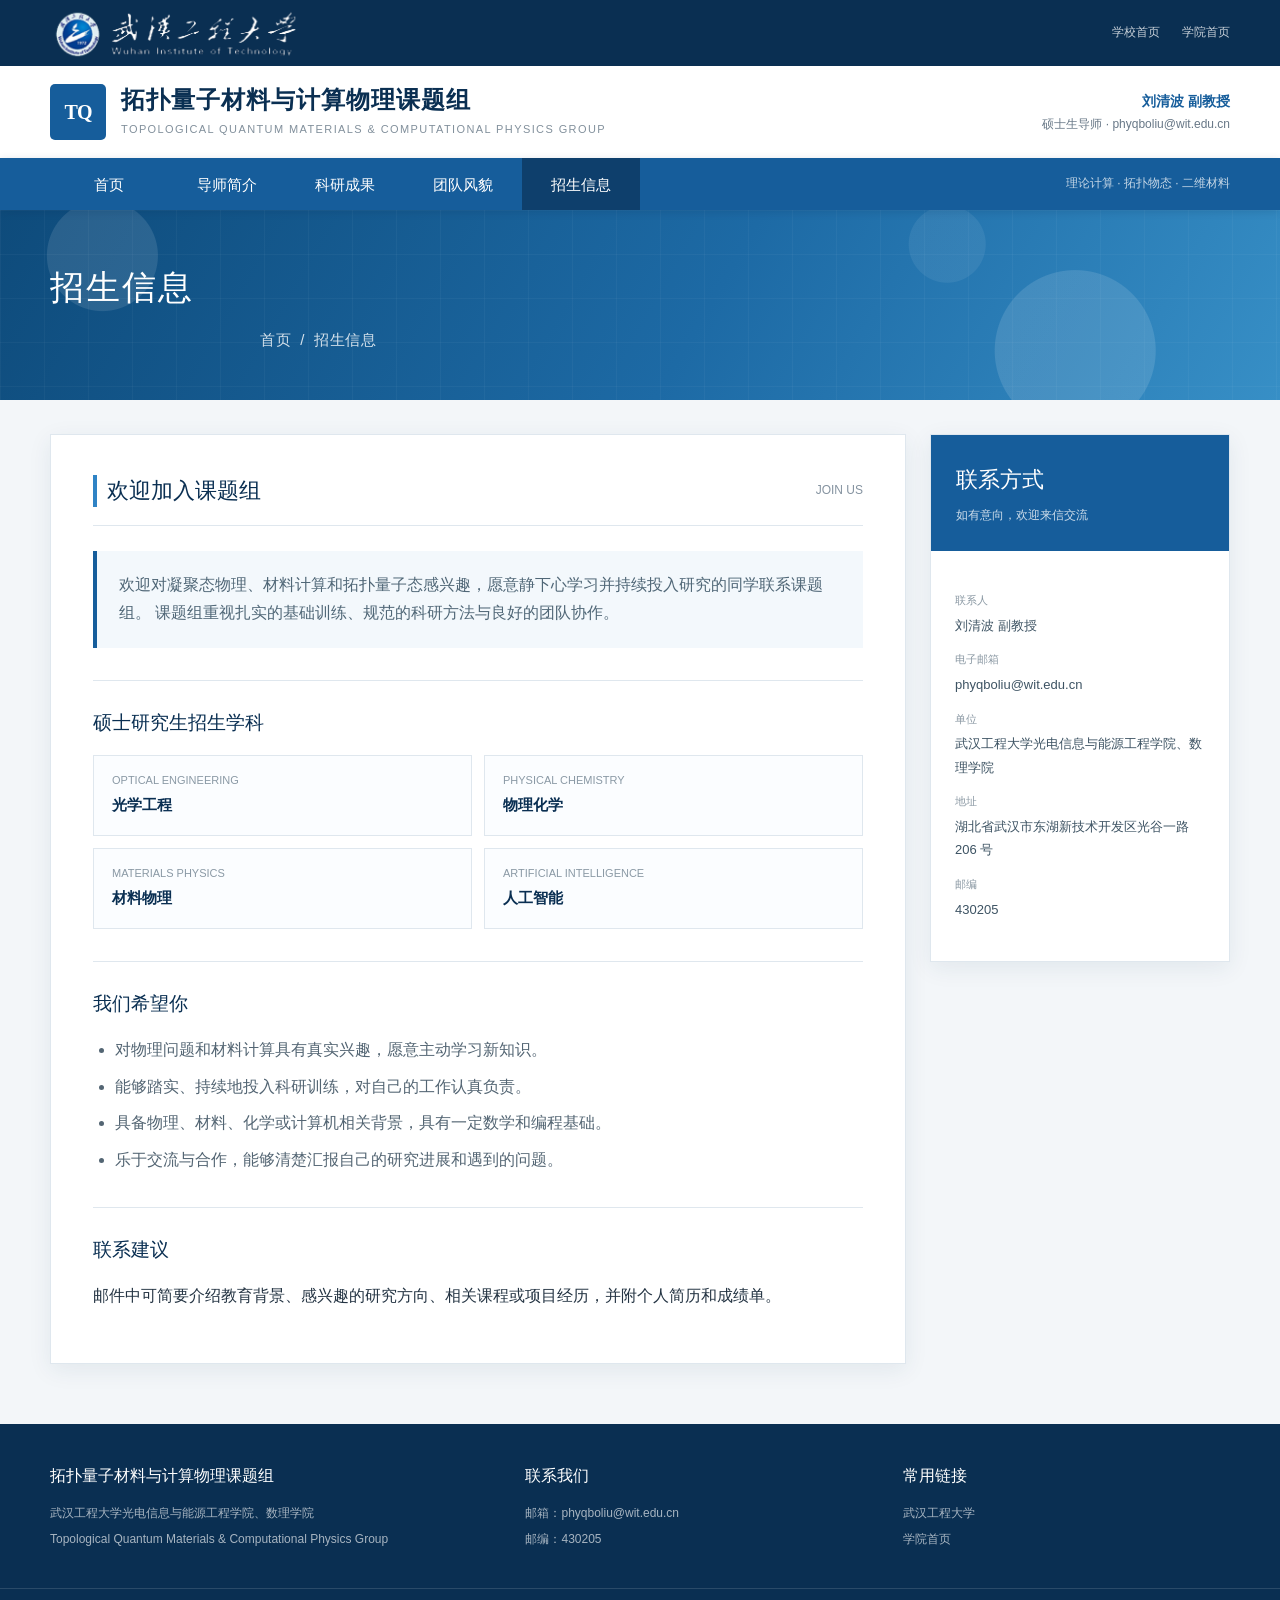
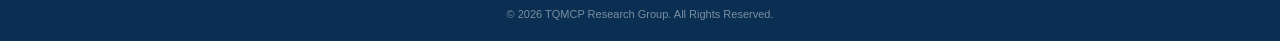
==== admissions.html @ a0292009 "first" ====
<!doctype html>
<html lang="zh-CN">
  <head>
    <meta charset="UTF-8" />
    <meta name="viewport" content="width=device-width, initial-scale=1.0" />
    <meta name="description" content="拓扑量子材料与计算物理课题组招生信息" />
    <title>招生信息 - 拓扑量子材料与计算物理课题组</title>
    <link rel="icon" href="assets/favicon.svg" type="image/svg+xml" />
    <link rel="stylesheet" href="styles.css" />
  </head>
  <body>
    <div class="topbar"><div class="container"><a class="school-wordmark" href="https://www.wit.edu.cn/" target="_blank" rel="noreferrer"><img src="assets/wit-wordmark-transparent.png" alt="武汉工程大学 Wuhan Institute of Technology" /></a><div class="topbar-links"><a href="https://www.wit.edu.cn/" target="_blank" rel="noreferrer">学校首页</a><a href="https://ss.wit.edu.cn/" target="_blank" rel="noreferrer">学院首页</a></div></div></div>
    <header class="site-header">
      <div class="header-main container"><a class="brand" href="index.html"><span class="brand-mark">TQ</span><span class="brand-text"><strong>拓扑量子材料与计算物理课题组</strong><span>Topological Quantum Materials & Computational Physics Group</span></span></a><div class="header-contact"><strong>刘清波 副教授</strong><span>硕士生导师 · phyqboliu@wit.edu.cn</span></div></div>
      <div class="navbar"><div class="nav-inner container"><button class="menu-toggle" type="button" aria-expanded="false" aria-label="打开导航菜单"><span></span><span></span><span></span></button><nav class="main-nav" aria-label="主导航"><a href="index.html">首页</a><a href="members.html">导师简介</a><a href="research.html">科研成果</a><a href="moments.html">团队风貌</a><a class="active" href="admissions.html">招生信息</a></nav><span class="nav-note">理论计算 · 拓扑物态 · 二维材料</span></div></div>
    </header>

    <main>
      <section class="hero-banner subpage-banner"><div class="hero-content container"><h1>招生信息</h1><p class="breadcrumb"><a href="index.html">首页</a> &nbsp;/&nbsp; 招生信息</p></div></section>
      <div class="page-body">
        <div class="admission-layout container">
          <section class="content-card full-card">
            <div class="section-title"><h2>欢迎加入课题组</h2><span>JOIN US</span></div>
            <div class="admission-lead">
              欢迎对凝聚态物理、材料计算和拓扑量子态感兴趣，愿意静下心学习并持续投入研究的同学联系课题组。
              课题组重视扎实的基础训练、规范的科研方法与良好的团队协作。
            </div>

            <div class="detail-section">
              <h3>硕士研究生招生学科</h3>
              <div class="discipline-list">
                <div><span>OPTICAL ENGINEERING</span><strong>光学工程</strong></div>
                <div><span>PHYSICAL CHEMISTRY</span><strong>物理化学</strong></div>
                <div><span>MATERIALS PHYSICS</span><strong>材料物理</strong></div>
                <div><span>ARTIFICIAL INTELLIGENCE</span><strong>人工智能</strong></div>
              </div>
            </div>

            <div class="detail-section">
              <h3>我们希望你</h3>
              <ul class="requirement-list">
                <li>对物理问题和材料计算具有真实兴趣，愿意主动学习新知识。</li>
                <li>能够踏实、持续地投入科研训练，对自己的工作认真负责。</li>
                <li>具备物理、材料、化学或计算机相关背景，具有一定数学和编程基础。</li>
                <li>乐于交流与合作，能够清楚汇报自己的研究进展和遇到的问题。</li>
              </ul>
            </div>

            <div class="detail-section">
              <h3>联系建议</h3>
              <p>邮件中可简要介绍教育背景、感兴趣的研究方向、相关课程或项目经历，并附个人简历和成绩单。</p>
            </div>
          </section>

          <aside class="content-card contact-panel">
            <div class="contact-panel-head"><h2>联系方式</h2><p>如有意向，欢迎来信交流</p></div>
            <div class="contact-panel-body">
              <dl>
                <dt>联系人</dt><dd>刘清波 副教授</dd>
                <dt>电子邮箱</dt><dd><a href="mailto:phyqboliu@wit.edu.cn">phyqboliu@wit.edu.cn</a></dd>
                <dt>单位</dt><dd>武汉工程大学光电信息与能源工程学院、数理学院</dd>
                <dt>地址</dt><dd>湖北省武汉市东湖新技术开发区光谷一路 206 号</dd>
                <dt>邮编</dt><dd>430205</dd>
              </dl>
            </div>
          </aside>
        </div>
      </div>
    </main>

    <footer class="site-footer"><div class="footer-grid container"><div><h3>拓扑量子材料与计算物理课题组</h3><p>武汉工程大学光电信息与能源工程学院、数理学院</p><p>Topological Quantum Materials & Computational Physics Group</p></div><div><h3>联系我们</h3><p>邮箱：phyqboliu@wit.edu.cn</p><p>邮编：430205</p></div><div><h3>常用链接</h3><a href="https://www.wit.edu.cn/" target="_blank" rel="noreferrer">武汉工程大学</a><a href="https://ss.wit.edu.cn/" target="_blank" rel="noreferrer">学院首页</a></div></div><div class="footer-bottom"><p>© <span data-year></span> TQMCP Research Group. All Rights Reserved.</p></div></footer>
    <script src="site.js"></script>
  </body>
</html>
---- styles.css ----
:root {
  --blue: #165d9b;
  --blue-dark: #0e3f6c;
  --blue-deep: #0a2f52;
  --blue-light: #eaf3fb;
  --accent: #2f83c5;
  --text: #243443;
  --muted: #687887;
  --line: #dfe7ee;
  --bg: #f3f6f9;
  --white: #ffffff;
  --max-width: 1180px;
  --shadow: 0 6px 22px rgba(24, 62, 93, 0.08);
}

* {
  box-sizing: border-box;
}

html {
  scroll-behavior: smooth;
}

body {
  min-width: 320px;
  margin: 0;
  background: var(--bg);
  color: var(--text);
  font-family: "Microsoft YaHei", "PingFang SC", "Noto Sans CJK SC", Arial, sans-serif;
  font-size: 16px;
  line-height: 1.8;
}

a {
  color: inherit;
  text-decoration: none;
}

img {
  display: block;
  max-width: 100%;
}

h1,
h2,
h3,
p {
  margin-top: 0;
}

button {
  font: inherit;
}

.container {
  width: min(var(--max-width), calc(100% - 40px));
  margin: 0 auto;
}

.topbar {
  height: 66px;
  background: var(--blue-deep);
  color: rgba(255, 255, 255, 0.76);
  font-size: 12px;
}

.topbar .container {
  height: 100%;
  display: flex;
  align-items: center;
  justify-content: space-between;
}

.topbar-links {
  display: flex;
  gap: 22px;
}

.school-wordmark {
  display: flex;
  height: 100%;
  align-items: center;
}

.school-wordmark img {
  width: auto;
  height: 56px;
}

.topbar a:hover {
  color: #fff;
}

.site-header {
  background: #fff;
}

.header-main {
  min-height: 92px;
  display: flex;
  align-items: center;
  justify-content: space-between;
  gap: 28px;
}

.brand {
  display: flex;
  align-items: center;
  gap: 15px;
}

.brand-mark {
  width: 56px;
  height: 56px;
  display: grid;
  flex: 0 0 56px;
  place-items: center;
  border-radius: 5px;
  background: var(--blue);
  color: #fff;
  font-family: Georgia, serif;
  font-size: 20px;
  font-weight: 700;
  letter-spacing: -1px;
}

.brand-text strong {
  display: block;
  color: var(--blue-deep);
  font-family: "SimSun", "Songti SC", serif;
  font-size: 24px;
  line-height: 1.35;
  letter-spacing: 1px;
}

.brand-text span {
  display: block;
  margin-top: 3px;
  color: #82909c;
  font-size: 11px;
  letter-spacing: 1.4px;
  text-transform: uppercase;
}

.header-contact {
  color: var(--muted);
  font-size: 12px;
  text-align: right;
}

.header-contact strong {
  display: block;
  color: var(--blue);
  font-size: 14px;
}

.navbar {
  position: relative;
  z-index: 20;
  background: var(--blue);
  box-shadow: 0 2px 8px rgba(5, 42, 74, 0.16);
}

.nav-inner {
  min-height: 52px;
  display: flex;
  align-items: stretch;
  justify-content: space-between;
}

.main-nav {
  display: flex;
  align-items: stretch;
}

.main-nav a {
  min-width: 118px;
  display: flex;
  align-items: center;
  justify-content: center;
  padding: 0 20px;
  color: #fff;
  font-size: 15px;
  font-weight: 500;
  transition: background-color 0.15s ease;
}

.main-nav a:hover,
.main-nav a.active {
  background: var(--blue-dark);
}

.nav-note {
  display: flex;
  align-items: center;
  color: rgba(255, 255, 255, 0.75);
  font-size: 12px;
}

.menu-toggle {
  display: none;
  width: 42px;
  height: 42px;
  margin: 5px 0;
  padding: 0;
  border: 1px solid rgba(255, 255, 255, 0.4);
  border-radius: 4px;
  background: transparent;
  color: #fff;
  cursor: pointer;
}

.menu-toggle span {
  width: 19px;
  height: 2px;
  display: block;
  margin: 4px auto;
  background: currentColor;
}

.hero-banner {
  position: relative;
  min-height: 300px;
  display: flex;
  align-items: center;
  overflow: hidden;
  background:
    radial-gradient(circle at 8% 24%, rgba(255,255,255,.11) 0 55px, transparent 56px),
    radial-gradient(circle at 84% 74%, rgba(255,255,255,.12) 0 80px, transparent 81px),
    radial-gradient(circle at 74% 18%, rgba(255,255,255,.07) 0 38px, transparent 39px),
    linear-gradient(120deg, #0e4b7b 0%, #1d6aa5 55%, #378fc6 100%);
  color: #fff;
}

.hero-banner::after {
  position: absolute;
  inset: 0;
  content: "";
  background-image:
    linear-gradient(rgba(255,255,255,.035) 1px, transparent 1px),
    linear-gradient(90deg, rgba(255,255,255,.035) 1px, transparent 1px);
  background-size: 44px 44px;
}

.hero-content {
  position: relative;
  z-index: 1;
  padding: 55px 0;
  text-align: center;
}

.hero-content .hero-label {
  display: inline-block;
  margin-bottom: 12px;
  padding: 4px 12px;
  border: 1px solid rgba(255,255,255,.4);
  border-radius: 2px;
  color: rgba(255,255,255,.86);
  font-size: 11px;
  letter-spacing: 2px;
}

.hero-content h1 {
  margin-bottom: 14px;
  font-family: "STKaiti", "KaiTi", "SimSun", serif;
  font-size: clamp(34px, 5vw, 52px);
  font-weight: 500;
  letter-spacing: 4px;
}

.hero-content p {
  max-width: 760px;
  margin: 0 auto;
  color: rgba(255,255,255,.82);
  font-size: 15px;
  letter-spacing: .5px;
}

.subpage-banner {
  min-height: 190px;
}

.subpage-banner .hero-content {
  padding: 38px 0;
  text-align: left;
}

.subpage-banner .hero-content h1 {
  margin-bottom: 8px;
  font-family: "Microsoft YaHei", sans-serif;
  font-size: 34px;
  font-weight: 500;
  letter-spacing: 2px;
}

.breadcrumb {
  color: rgba(255,255,255,.7);
  font-size: 12px;
}

.page-body {
  padding: 34px 0 60px;
}

.page-layout {
  display: grid;
  grid-template-columns: minmax(0, 1fr) 300px;
  gap: 24px;
  align-items: start;
}

.main-column,
.side-column {
  display: grid;
  gap: 24px;
}

.content-card,
.side-card {
  border: 1px solid var(--line);
  background: #fff;
  box-shadow: var(--shadow);
}

.content-card {
  padding: 32px 36px;
}

.side-card {
  padding: 24px;
}

.section-title {
  display: flex;
  align-items: center;
  justify-content: space-between;
  gap: 20px;
  margin-bottom: 25px;
  padding-bottom: 14px;
  border-bottom: 1px solid var(--line);
}

.section-title h2 {
  position: relative;
  margin: 0;
  padding-left: 14px;
  color: var(--blue-deep);
  font-size: 22px;
  font-weight: 500;
}

.section-title h2::before {
  position: absolute;
  top: 4px;
  bottom: 4px;
  left: 0;
  width: 4px;
  content: "";
  background: var(--accent);
}

.section-title span,
.more-link {
  color: #8593a0;
  font-size: 12px;
}

.more-link:hover {
  color: var(--blue);
}

.group-intro {
  display: grid;
  grid-template-columns: 190px minmax(0, 1fr);
  gap: 28px;
  align-items: start;
}

.teacher-photo {
  position: relative;
  overflow: hidden;
  width: 100%;
  aspect-ratio: .745;
  border: 7px solid #f2f5f7;
  background: #e8ecef;
}

.teacher-photo img {
  position: absolute;
  top: -38%;
  left: -298%;
  width: 481%;
  max-width: none;
}

.intro-text h3 {
  margin-bottom: 7px;
  color: var(--blue-deep);
  font-size: 24px;
  font-weight: 500;
}

.intro-text .role {
  margin-bottom: 14px;
  color: var(--blue);
  font-size: 14px;
}

.intro-text p {
  margin-bottom: 12px;
  color: #516271;
  text-align: justify;
}

.plain-button {
  min-height: 38px;
  display: inline-flex;
  align-items: center;
  justify-content: center;
  padding: 0 18px;
  border: 1px solid var(--blue);
  border-radius: 3px;
  background: var(--blue);
  color: #fff;
  font-size: 13px;
}

.plain-button:hover {
  background: var(--blue-dark);
}

.direction-grid {
  display: grid;
  grid-template-columns: repeat(3, 1fr);
  gap: 18px;
}

.direction-item {
  padding: 22px 20px;
  border: 1px solid var(--line);
  border-top: 3px solid var(--accent);
  background: #fbfdff;
}

.direction-icon {
  width: 42px;
  height: 42px;
  display: grid;
  margin-bottom: 16px;
  place-items: center;
  border-radius: 50%;
  background: var(--blue-light);
  color: var(--blue);
  font-family: Georgia, serif;
  font-size: 18px;
  font-weight: 700;
}

.direction-item h3 {
  margin-bottom: 8px;
  color: var(--blue-deep);
  font-size: 17px;
  font-weight: 500;
}

.direction-item p {
  margin: 0;
  color: var(--muted);
  font-size: 13px;
}

.news-list,
.quick-list,
.project-list,
.publication-list {
  margin: 0;
  padding: 0;
  list-style: none;
}

.news-list li {
  display: grid;
  grid-template-columns: 78px minmax(0, 1fr);
  gap: 16px;
  padding: 15px 0;
  border-bottom: 1px dashed var(--line);
}

.news-list li:last-child {
  border-bottom: 0;
}

.news-date {
  color: var(--blue);
  font-size: 12px;
  font-weight: 600;
}

.news-list a {
  color: #3c4e5e;
  font-size: 14px;
}

.news-list a:hover {
  color: var(--blue);
}

.profile-card {
  padding-top: 0;
  overflow: hidden;
}

.profile-card-header {
  margin: 0 -24px 20px;
  padding: 18px 24px;
  background: var(--blue);
  color: #fff;
  text-align: center;
}

.profile-card .teacher-photo {
  width: 116px;
  margin: 0 auto 16px;
  border-width: 4px;
  border-radius: 50%;
}

.profile-card h3 {
  margin-bottom: 3px;
  color: var(--blue-deep);
  font-size: 20px;
  font-weight: 500;
  text-align: center;
}

.profile-card .profile-role {
  margin-bottom: 16px;
  color: var(--muted);
  font-size: 12px;
  text-align: center;
}

.profile-meta {
  padding-top: 15px;
  border-top: 1px solid var(--line);
  color: var(--muted);
  font-size: 12px;
  overflow-wrap: anywhere;
}

.profile-meta p {
  margin-bottom: 7px;
}

.side-card-title {
  margin: -2px 0 14px;
  padding-bottom: 10px;
  border-bottom: 1px solid var(--line);
  color: var(--blue-deep);
  font-size: 17px;
  font-weight: 500;
}

.quick-list li {
  border-bottom: 1px dashed var(--line);
}

.quick-list li:last-child {
  border-bottom: 0;
}

.quick-list a {
  display: flex;
  align-items: center;
  justify-content: space-between;
  padding: 10px 2px;
  color: #566776;
  font-size: 13px;
}

.quick-list a::after {
  content: "›";
  color: var(--accent);
  font-size: 18px;
}

.quick-list a:hover {
  color: var(--blue);
}

.admission-box {
  border: 0;
  background: var(--blue-light);
}

.admission-box h3 {
  margin-bottom: 10px;
  color: var(--blue-deep);
  font-size: 18px;
}

.admission-box p {
  color: #5f7485;
  font-size: 13px;
}

.admission-box .plain-button {
  width: 100%;
}

.full-card {
  padding: 36px 42px;
}

.profile-detail {
  display: grid;
  grid-template-columns: 230px minmax(0, 1fr);
  gap: 38px;
  align-items: start;
}

.profile-detail .photo-caption {
  margin-top: 10px;
  color: var(--muted);
  font-size: 12px;
  text-align: center;
}

.profile-summary h2 {
  margin-bottom: 5px;
  color: var(--blue-deep);
  font-size: 30px;
  font-weight: 500;
}

.profile-summary .role {
  margin-bottom: 18px;
  color: var(--blue);
}

.tag-row {
  display: flex;
  flex-wrap: wrap;
  gap: 8px;
  margin: 18px 0 0;
}

.tag-row span {
  padding: 5px 11px;
  border: 1px solid #cfe0ed;
  border-radius: 2px;
  background: #f4f9fd;
  color: #4b6f8b;
  font-size: 12px;
}

.detail-section {
  margin-top: 32px;
  padding-top: 25px;
  border-top: 1px solid var(--line);
}

.detail-section h3 {
  margin-bottom: 15px;
  color: var(--blue-deep);
  font-size: 19px;
  font-weight: 500;
}

.timeline-list {
  margin: 0;
  padding: 0;
  list-style: none;
}

.timeline-list li {
  display: grid;
  grid-template-columns: 150px minmax(0, 1fr);
  gap: 22px;
  padding: 10px 0;
  border-bottom: 1px dashed var(--line);
  color: #586a78;
  font-size: 14px;
}

.timeline-list time {
  color: var(--blue);
  font-weight: 500;
}

.student-grid {
  display: grid;
  grid-template-columns: repeat(3, 1fr);
  gap: 18px;
}

.student-card {
  padding: 24px;
  border: 1px solid var(--line);
  background: #fbfcfd;
  text-align: center;
}

.student-avatar {
  width: 76px;
  height: 76px;
  display: grid;
  margin: 0 auto 13px;
  place-items: center;
  border-radius: 50%;
  background: #e5edf3;
  color: #90a1ad;
  font-size: 13px;
}

.student-card h3 {
  margin-bottom: 4px;
  font-size: 16px;
  font-weight: 500;
}

.student-card p {
  margin: 0;
  color: var(--muted);
  font-size: 12px;
}

.publication-year {
  margin: 28px 0 8px;
  color: var(--blue);
  font-size: 20px;
  font-weight: 500;
}

.publication-year:first-child {
  margin-top: 0;
}

.publication-list {
  counter-reset: publications;
}

.publication-list li {
  position: relative;
  padding: 15px 0 15px 38px;
  border-bottom: 1px dashed var(--line);
  color: #3c4d5c;
  counter-increment: publications;
  font-size: 14px;
  line-height: 1.7;
}

.publication-list li::before {
  position: absolute;
  top: 16px;
  left: 0;
  width: 24px;
  height: 24px;
  display: grid;
  place-items: center;
  content: counter(publications);
  border-radius: 50%;
  background: var(--blue-light);
  color: var(--blue);
  font-size: 11px;
}

.publication-list em {
  color: var(--muted);
  font-size: 12px;
  font-style: normal;
}

.project-list li {
  display: grid;
  grid-template-columns: 130px minmax(0, 1fr);
  gap: 20px;
  padding: 16px 0;
  border-bottom: 1px dashed var(--line);
}

.project-list strong {
  color: var(--blue);
  font-size: 13px;
}

.project-list span {
  color: #495b69;
  font-size: 14px;
}

.gallery-grid {
  display: grid;
  grid-template-columns: repeat(3, 1fr);
  gap: 20px;
}

.gallery-item {
  overflow: hidden;
  border: 1px solid var(--line);
  background: #fff;
}

.gallery-placeholder {
  position: relative;
  min-height: 190px;
  display: grid;
  place-items: center;
  overflow: hidden;
  background:
    radial-gradient(circle at 75% 25%, rgba(255,255,255,.55) 0 32px, transparent 33px),
    linear-gradient(135deg, #dceaf4, #a8c9df);
  color: rgba(22,93,155,.72);
  font-size: 13px;
}

.gallery-item:nth-child(2n) .gallery-placeholder {
  background:
    radial-gradient(circle at 30% 70%, rgba(255,255,255,.55) 0 38px, transparent 39px),
    linear-gradient(135deg, #d7e8e5, #a4ccc6);
}

.gallery-caption {
  padding: 15px 17px;
}

.gallery-caption h3 {
  margin-bottom: 3px;
  color: var(--blue-deep);
  font-size: 16px;
  font-weight: 500;
}

.gallery-caption p {
  margin: 0;
  color: var(--muted);
  font-size: 12px;
}

.moment-list {
  display: grid;
  gap: 26px;
}

.moment-entry {
  overflow: hidden;
  border: 1px solid var(--line);
  background: #fff;
}

.moment-entry img {
  width: 100%;
  height: auto;
}

.moment-entry-content {
  padding: 20px 24px 22px;
}

.moment-entry-content h3 {
  margin-bottom: 6px;
  color: var(--blue-deep);
  font-size: 19px;
  font-weight: 500;
}

.moment-entry-content p {
  margin: 0;
  color: var(--muted);
  font-size: 13px;
}

.notice {
  margin-top: 22px;
  padding: 14px 17px;
  border-left: 4px solid var(--accent);
  background: var(--blue-light);
  color: #567188;
  font-size: 13px;
}

.admission-layout {
  display: grid;
  grid-template-columns: minmax(0, 1fr) 300px;
  gap: 24px;
  align-items: start;
}

.admission-lead {
  margin-bottom: 26px;
  padding: 20px 22px;
  border-left: 4px solid var(--blue);
  background: #f3f8fc;
  color: #506777;
}

.discipline-list {
  display: grid;
  grid-template-columns: repeat(2, 1fr);
  gap: 12px;
}

.discipline-list div {
  padding: 15px 18px;
  border: 1px solid var(--line);
  background: #fbfdff;
}

.discipline-list span {
  display: block;
  color: #8a99a5;
  font-size: 11px;
}

.discipline-list strong {
  color: var(--blue-deep);
  font-size: 15px;
}

.requirement-list {
  margin: 0;
  padding-left: 22px;
  color: #536573;
}

.requirement-list li {
  margin-bottom: 8px;
}

.contact-panel {
  position: sticky;
  top: 20px;
  overflow: hidden;
  padding: 0;
}

.contact-panel-head {
  padding: 25px;
  background: var(--blue);
  color: #fff;
}

.contact-panel-head h2 {
  margin-bottom: 5px;
  font-size: 22px;
  font-weight: 500;
}

.contact-panel-head p {
  margin: 0;
  color: rgba(255,255,255,.78);
  font-size: 12px;
}

.contact-panel-body {
  padding: 24px;
}

.contact-panel-body dt {
  margin-top: 13px;
  color: #8a98a3;
  font-size: 11px;
}

.contact-panel-body dd {
  margin: 3px 0 0;
  color: #3d5363;
  font-size: 13px;
  overflow-wrap: anywhere;
}

.site-footer {
  padding-top: 38px;
  background: var(--blue-deep);
  color: rgba(255,255,255,.73);
}

.footer-grid {
  display: grid;
  grid-template-columns: 1.3fr 1fr 1fr;
  gap: 50px;
  padding-bottom: 32px;
}

.footer-grid h3 {
  margin-bottom: 12px;
  color: #fff;
  font-size: 16px;
  font-weight: 500;
}

.footer-grid p,
.footer-grid a {
  margin-bottom: 5px;
  color: rgba(255,255,255,.64);
  font-size: 12px;
}

.footer-grid a {
  display: block;
}

.footer-grid a:hover {
  color: #fff;
}

.footer-bottom {
  padding: 16px 0;
  border-top: 1px solid rgba(255,255,255,.13);
  text-align: center;
}

.footer-bottom p {
  margin: 0;
  color: rgba(255,255,255,.46);
  font-size: 11px;
}

@media (max-width: 960px) {
  .header-contact,
  .nav-note {
    display: none;
  }

  .main-nav a {
    min-width: auto;
    padding: 0 17px;
  }

  .page-layout,
  .admission-layout {
    grid-template-columns: 1fr;
  }

  .side-column {
    grid-template-columns: repeat(2, 1fr);
  }

  .profile-card {
    grid-row: span 2;
  }

  .contact-panel {
    position: static;
  }
}

@media (max-width: 760px) {
  .container {
    width: min(100% - 28px, var(--max-width));
  }

  .topbar {
    height: 55px;
  }

  .school-wordmark img {
    height: 45px;
  }

  .topbar-links {
    display: none;
  }

  .header-main {
    min-height: 76px;
  }

  .brand-mark {
    width: 46px;
    height: 46px;
    flex-basis: 46px;
    font-size: 16px;
  }

  .brand-text strong {
    font-size: 17px;
  }

  .brand-text span {
    font-size: 8px;
  }

  .nav-inner {
    min-height: 52px;
    display: block;
  }

  .menu-toggle {
    display: block;
    margin-left: auto;
  }

  .main-nav {
    display: none;
    padding-bottom: 8px;
  }

  .main-nav.open {
    display: block;
  }

  .main-nav a {
    min-height: 44px;
    justify-content: flex-start;
    padding: 0 14px;
    border-top: 1px solid rgba(255,255,255,.13);
  }

  .hero-banner {
    min-height: 245px;
  }

  .hero-content {
    padding: 42px 0;
  }

  .hero-content h1 {
    font-size: 31px;
    letter-spacing: 2px;
  }

  .hero-content p {
    font-size: 13px;
  }

  .subpage-banner {
    min-height: 145px;
  }

  .subpage-banner .hero-content {
    padding: 28px 0;
  }

  .subpage-banner .hero-content h1 {
    font-size: 27px;
  }

  .page-body {
    padding-top: 20px;
  }

  .content-card,
  .full-card {
    padding: 24px 20px;
  }

  .group-intro,
  .profile-detail {
    grid-template-columns: 1fr;
  }

  .group-intro .teacher-photo,
  .profile-detail > div:first-child {
    width: min(210px, 100%);
  }

  .direction-grid,
  .student-grid,
  .gallery-grid {
    grid-template-columns: repeat(2, 1fr);
  }

  .side-column {
    grid-template-columns: 1fr;
  }

  .footer-grid {
    grid-template-columns: 1fr 1fr;
    gap: 26px;
  }

  .footer-grid > div:first-child {
    grid-column: 1 / -1;
  }
}

@media (max-width: 520px) {
  .brand-text strong {
    max-width: 240px;
    font-size: 15px;
  }

  .brand-text span {
    display: none;
  }

  .section-title {
    align-items: flex-start;
  }

  .section-title span {
    display: none;
  }

  .direction-grid,
  .student-grid,
  .gallery-grid,
  .discipline-list {
    grid-template-columns: 1fr;
  }

  .timeline-list li,
  .project-list li {
    grid-template-columns: 1fr;
    gap: 3px;
  }

  .news-list li {
    grid-template-columns: 1fr;
    gap: 2px;
  }

  .footer-grid {
    grid-template-columns: 1fr;
  }

  .footer-grid > div:first-child {
    grid-column: auto;
  }
}
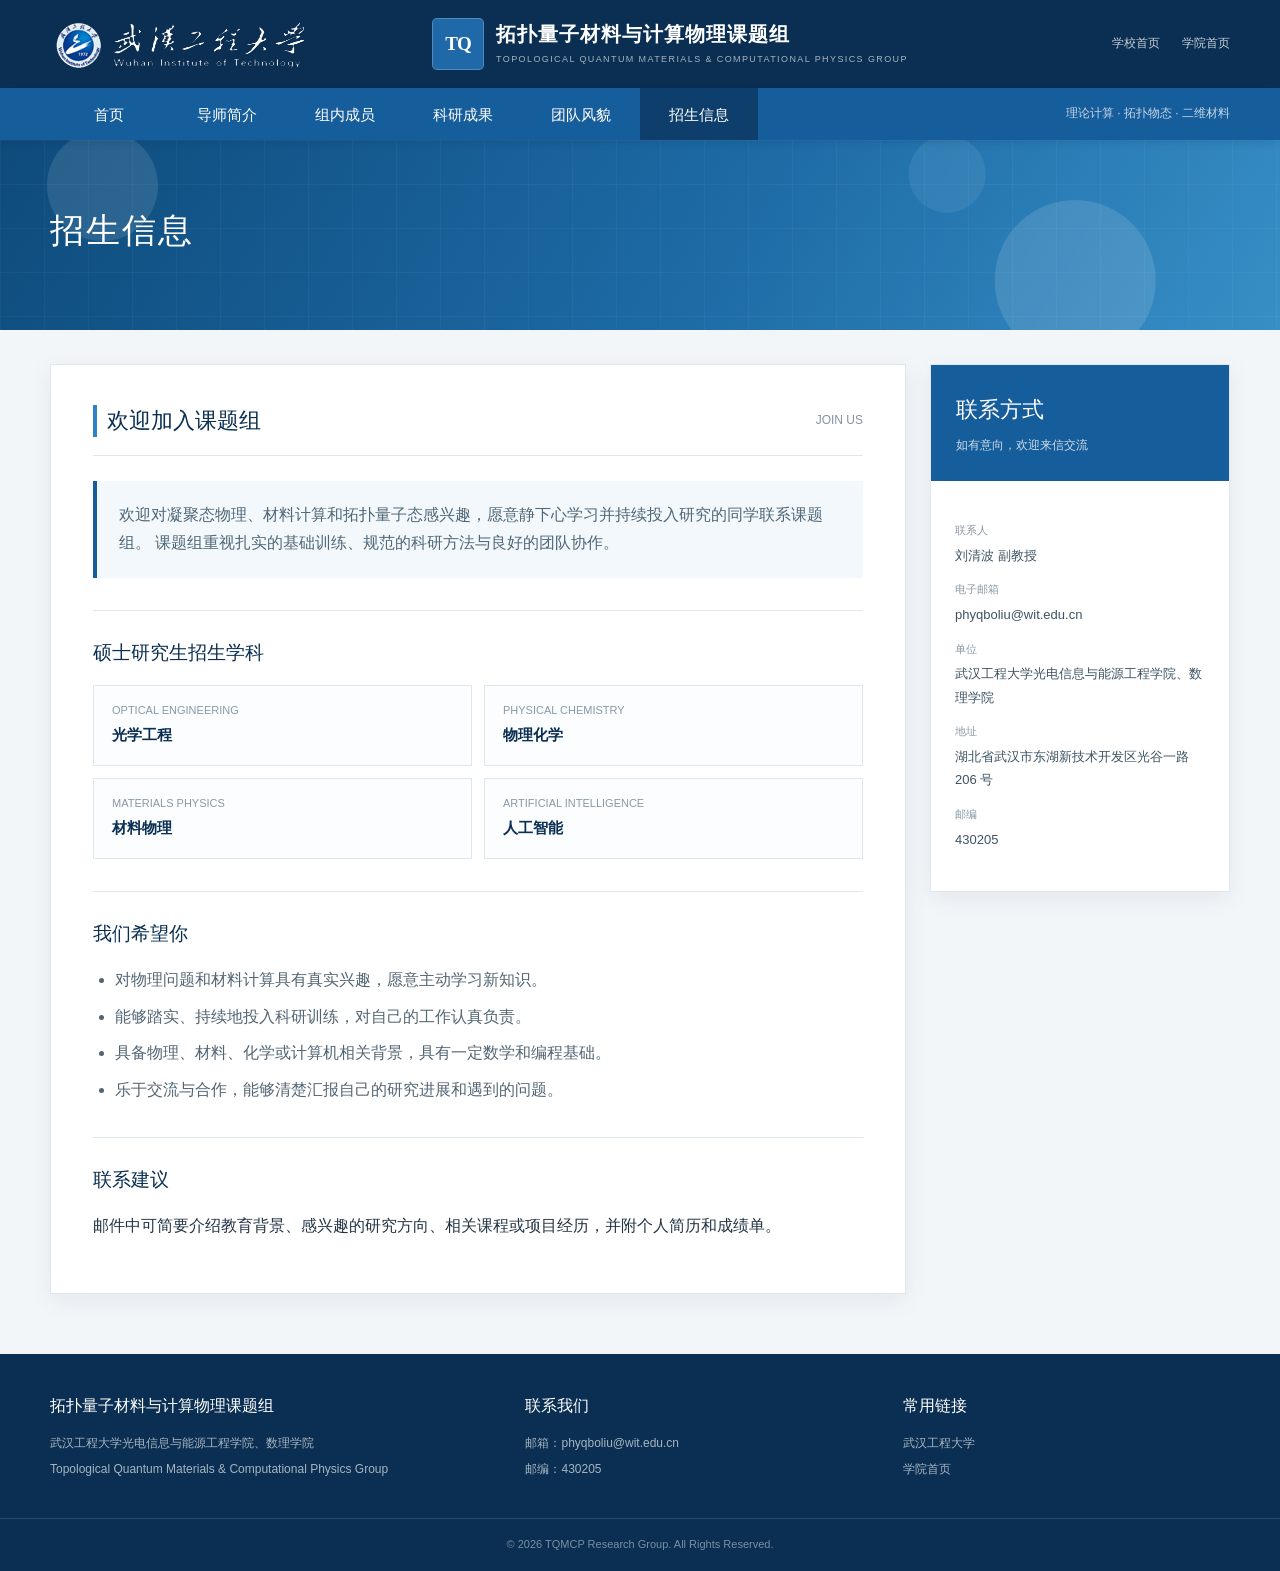
==== commit d28ffd90: "change2" ====
--- a/admissions.html
+++ b/admissions.html
@@ -9,14 +9,13 @@
     <link rel="stylesheet" href="styles.css" />
   </head>
   <body>
-    <div class="topbar"><div class="container"><a class="school-wordmark" href="https://www.wit.edu.cn/" target="_blank" rel="noreferrer"><img src="assets/wit-wordmark-transparent.png" alt="武汉工程大学 Wuhan Institute of Technology" /></a><div class="topbar-links"><a href="https://www.wit.edu.cn/" target="_blank" rel="noreferrer">学校首页</a><a href="https://ss.wit.edu.cn/" target="_blank" rel="noreferrer">学院首页</a></div></div></div>
+    <div class="topbar"><div class="container"><a class="school-wordmark" href="https://www.wit.edu.cn/" target="_blank" rel="noreferrer"><img src="assets/wit-wordmark-transparent-v2.png" alt="武汉工程大学 Wuhan Institute of Technology" /></a><a class="brand topbar-brand" href="index.html"><span class="brand-mark">TQ</span><span class="brand-text"><strong>拓扑量子材料与计算物理课题组</strong><span>Topological Quantum Materials & Computational Physics Group</span></span></a><div class="topbar-links"><a href="https://www.wit.edu.cn/" target="_blank" rel="noreferrer">学校首页</a><a href="https://ss.wit.edu.cn/" target="_blank" rel="noreferrer">学院首页</a></div></div></div>
     <header class="site-header">
-      <div class="header-main container"><a class="brand" href="index.html"><span class="brand-mark">TQ</span><span class="brand-text"><strong>拓扑量子材料与计算物理课题组</strong><span>Topological Quantum Materials & Computational Physics Group</span></span></a><div class="header-contact"><strong>刘清波 副教授</strong><span>硕士生导师 · phyqboliu@wit.edu.cn</span></div></div>
-      <div class="navbar"><div class="nav-inner container"><button class="menu-toggle" type="button" aria-expanded="false" aria-label="打开导航菜单"><span></span><span></span><span></span></button><nav class="main-nav" aria-label="主导航"><a href="index.html">首页</a><a href="members.html">导师简介</a><a href="research.html">科研成果</a><a href="moments.html">团队风貌</a><a class="active" href="admissions.html">招生信息</a></nav><span class="nav-note">理论计算 · 拓扑物态 · 二维材料</span></div></div>
+      <div class="navbar"><div class="nav-inner container"><button class="menu-toggle" type="button" aria-expanded="false" aria-label="打开导航菜单"><span></span><span></span><span></span></button><nav class="main-nav" aria-label="主导航"><a href="index.html">首页</a><a href="members.html">导师简介</a><a href="team.html">组内成员</a><a href="research.html">科研成果</a><a href="moments.html">团队风貌</a><a class="active" href="admissions.html">招生信息</a></nav><span class="nav-note">理论计算 · 拓扑物态 · 二维材料</span></div></div>
     </header>
 
     <main>
-      <section class="hero-banner subpage-banner"><div class="hero-content container"><h1>招生信息</h1><p class="breadcrumb"><a href="index.html">首页</a> &nbsp;/&nbsp; 招生信息</p></div></section>
+      <section class="hero-banner subpage-banner"><div class="hero-content container"><h1>招生信息</h1></div></section>
       <div class="page-body">
         <div class="admission-layout container">
           <section class="content-card full-card">
--- a/styles.css
+++ b/styles.css
@@ -58,7 +58,7 @@
 }
 
 .topbar {
-  height: 66px;
+  height: 88px;
   background: var(--blue-deep);
   color: rgba(255, 255, 255, 0.76);
   font-size: 12px;
@@ -66,25 +66,27 @@
 
 .topbar .container {
   height: 100%;
-  display: flex;
+  display: grid;
+  grid-template-columns: minmax(230px, 1fr) auto minmax(230px, 1fr);
   align-items: center;
-  justify-content: space-between;
+  gap: 28px;
 }
 
 .topbar-links {
   display: flex;
+  justify-self: end;
   gap: 22px;
 }
 
 .school-wordmark {
   display: flex;
-  height: 100%;
+  width: max-content;
   align-items: center;
 }
 
 .school-wordmark img {
   width: auto;
-  height: 56px;
+  height: 58px;
 }
 
 .topbar a:hover {
@@ -92,15 +94,7 @@
 }
 
 .site-header {
-  background: #fff;
-}
-
-.header-main {
-  min-height: 92px;
-  display: flex;
-  align-items: center;
-  justify-content: space-between;
-  gap: 28px;
+  background: var(--blue);
 }
 
 .brand {
@@ -142,16 +136,34 @@
   text-transform: uppercase;
 }
 
-.header-contact {
-  color: var(--muted);
-  font-size: 12px;
-  text-align: right;
-}
-
-.header-contact strong {
-  display: block;
-  color: var(--blue);
-  font-size: 14px;
+.topbar-brand {
+  min-width: 0;
+  justify-self: center;
+  gap: 12px;
+  transform: translateX(30px);
+}
+
+.topbar-brand .brand-text {
+  min-width: 0;
+}
+
+.topbar-brand .brand-mark {
+  width: 52px;
+  height: 52px;
+  flex-basis: 52px;
+  border: 1px solid rgba(255, 255, 255, 0.22);
+  background: #2069a8;
+  font-size: 19px;
+}
+
+.topbar-brand .brand-text strong {
+  color: #fff;
+  font-size: 20px;
+}
+
+.topbar-brand .brand-text span {
+  color: rgba(255, 255, 255, 0.64);
+  font-size: 9px;
 }
 
 .navbar {
@@ -293,11 +305,6 @@
   letter-spacing: 2px;
 }
 
-.breadcrumb {
-  color: rgba(255,255,255,.7);
-  font-size: 12px;
-}
-
 .page-body {
   padding: 34px 0 60px;
 }
@@ -725,6 +732,114 @@
   font-size: 12px;
 }
 
+.member-section + .member-section {
+  margin-top: 42px;
+  padding-top: 34px;
+  border-top: 1px solid var(--line);
+}
+
+.member-grid {
+  display: grid;
+  grid-template-columns: repeat(4, minmax(0, 1fr));
+  gap: 20px;
+}
+
+.member-card {
+  min-width: 0;
+  display: flex;
+  flex-direction: column;
+  overflow: hidden;
+  border: 1px solid var(--line);
+  border-radius: 4px;
+  background: #fff;
+  box-shadow: 0 5px 18px rgba(20, 61, 93, 0.07);
+}
+
+.member-photo {
+  aspect-ratio: 4 / 5;
+  overflow: hidden;
+  background: #e8eff5;
+}
+
+.member-photo img {
+  width: 100%;
+  height: 100%;
+  object-fit: cover;
+  object-position: center 24%;
+}
+
+.member-info {
+  display: flex;
+  flex: 1;
+  flex-direction: column;
+  padding: 18px 18px 20px;
+}
+
+.member-info h3 {
+  margin-bottom: 2px;
+  color: var(--blue-deep);
+  font-size: 19px;
+  font-weight: 500;
+}
+
+.member-role {
+  margin-bottom: 12px;
+  color: var(--blue);
+  font-size: 12px;
+  letter-spacing: 0.5px;
+}
+
+.member-bio {
+  min-height: 76px;
+  margin-bottom: 12px;
+  color: #526675;
+  font-size: 13px;
+  line-height: 1.8;
+}
+
+.member-email {
+  margin: auto 0 0;
+  padding-top: 11px;
+  border-top: 1px dashed var(--line);
+  color: var(--muted);
+  font-size: 11px;
+  line-height: 1.5;
+  overflow-wrap: anywhere;
+}
+
+.member-email a:hover {
+  color: var(--blue);
+}
+
+.member-empty {
+  min-height: 190px;
+  display: grid;
+  place-items: center;
+  padding: 28px;
+  border: 1px dashed #b9cad8;
+  border-radius: 4px;
+  background: #f8fafc;
+  color: var(--muted);
+  text-align: center;
+}
+
+.member-empty-icon {
+  width: 72px;
+  height: 88px;
+  display: grid;
+  margin: 0 auto 14px;
+  place-items: center;
+  border-radius: 3px;
+  background: #e5edf3;
+  color: #8298a9;
+  font-size: 12px;
+}
+
+.member-empty p {
+  margin: 0;
+  font-size: 13px;
+}
+
 .publication-year {
   margin: 28px 0 8px;
   color: var(--blue);
@@ -1017,9 +1132,23 @@
 }
 
 @media (max-width: 960px) {
-  .header-contact,
   .nav-note {
     display: none;
+  }
+
+  .topbar .container {
+    grid-template-columns: auto minmax(0, 1fr);
+  }
+
+  .topbar-links {
+    display: none;
+  }
+
+  .topbar-brand {
+    width: 100%;
+    justify-self: end;
+    justify-content: flex-end;
+    transform: none;
   }
 
   .main-nav a {
@@ -1043,6 +1172,10 @@
   .contact-panel {
     position: static;
   }
+
+  .member-grid {
+    grid-template-columns: repeat(2, minmax(0, 1fr));
+  }
 }
 
 @media (max-width: 760px) {
@@ -1051,19 +1184,36 @@
   }
 
   .topbar {
-    height: 55px;
+    height: 76px;
   }
 
   .school-wordmark img {
-    height: 45px;
-  }
-
-  .topbar-links {
+    height: 42px;
+  }
+
+  .topbar .container {
+    gap: 12px;
+  }
+
+  .topbar-brand {
+    gap: 8px;
+  }
+
+  .topbar-brand .brand-mark {
+    width: 40px;
+    height: 40px;
+    flex-basis: 40px;
+    font-size: 15px;
+  }
+
+  .topbar-brand .brand-text strong {
+    max-width: 230px;
+    font-size: 15px;
+    line-height: 1.35;
+  }
+
+  .topbar-brand .brand-text span {
     display: none;
-  }
-
-  .header-main {
-    min-height: 76px;
   }
 
   .brand-mark {
@@ -1176,6 +1326,21 @@
 }
 
 @media (max-width: 520px) {
+  .school-wordmark img {
+    height: 30px;
+  }
+
+  .topbar-brand .brand-mark {
+    width: 36px;
+    height: 36px;
+    flex-basis: 36px;
+  }
+
+  .topbar-brand .brand-text strong {
+    max-width: 120px;
+    font-size: 12px;
+  }
+
   .brand-text strong {
     max-width: 240px;
     font-size: 15px;
@@ -1195,6 +1360,7 @@
 
   .direction-grid,
   .student-grid,
+  .member-grid,
   .gallery-grid,
   .discipline-list {
     grid-template-columns: 1fr;
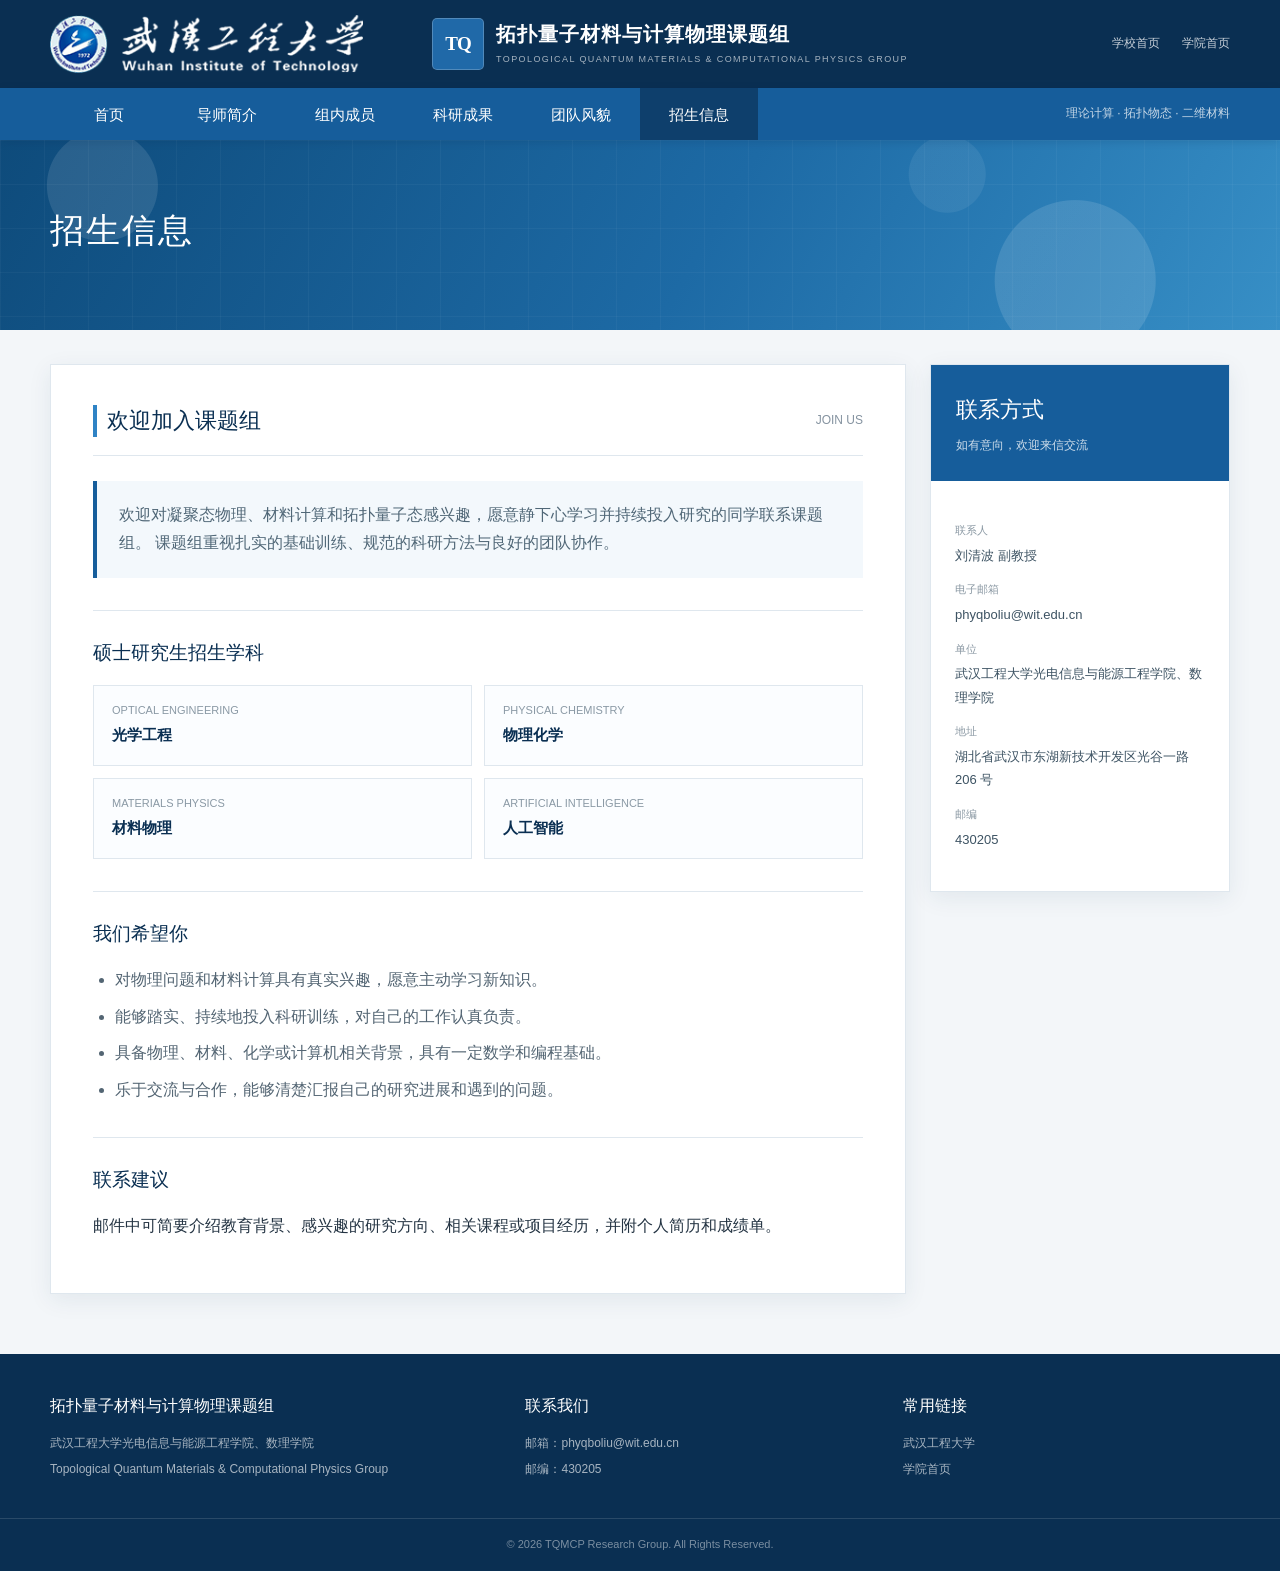
==== commit 87ef396c: "change3" ====
--- a/admissions.html
+++ b/admissions.html
@@ -9,7 +9,7 @@
     <link rel="stylesheet" href="styles.css" />
   </head>
   <body>
-    <div class="topbar"><div class="container"><a class="school-wordmark" href="https://www.wit.edu.cn/" target="_blank" rel="noreferrer"><img src="assets/wit-wordmark-transparent-v2.png" alt="武汉工程大学 Wuhan Institute of Technology" /></a><a class="brand topbar-brand" href="index.html"><span class="brand-mark">TQ</span><span class="brand-text"><strong>拓扑量子材料与计算物理课题组</strong><span>Topological Quantum Materials & Computational Physics Group</span></span></a><div class="topbar-links"><a href="https://www.wit.edu.cn/" target="_blank" rel="noreferrer">学校首页</a><a href="https://ss.wit.edu.cn/" target="_blank" rel="noreferrer">学院首页</a></div></div></div>
+    <div class="topbar"><div class="container"><a class="school-wordmark" href="https://www.wit.edu.cn/" target="_blank" rel="noreferrer"><img src="assets/wit-wordmark-official.png" alt="武汉工程大学 Wuhan Institute of Technology" /></a><a class="brand topbar-brand" href="index.html"><span class="brand-mark">TQ</span><span class="brand-text"><strong>拓扑量子材料与计算物理课题组</strong><span>Topological Quantum Materials & Computational Physics Group</span></span></a><div class="topbar-links"><a href="https://www.wit.edu.cn/" target="_blank" rel="noreferrer">学校首页</a><a href="https://ss.wit.edu.cn/" target="_blank" rel="noreferrer">学院首页</a></div></div></div>
     <header class="site-header">
       <div class="navbar"><div class="nav-inner container"><button class="menu-toggle" type="button" aria-expanded="false" aria-label="打开导航菜单"><span></span><span></span><span></span></button><nav class="main-nav" aria-label="主导航"><a href="index.html">首页</a><a href="members.html">导师简介</a><a href="team.html">组内成员</a><a href="research.html">科研成果</a><a href="moments.html">团队风貌</a><a class="active" href="admissions.html">招生信息</a></nav><span class="nav-note">理论计算 · 拓扑物态 · 二维材料</span></div></div>
     </header>
